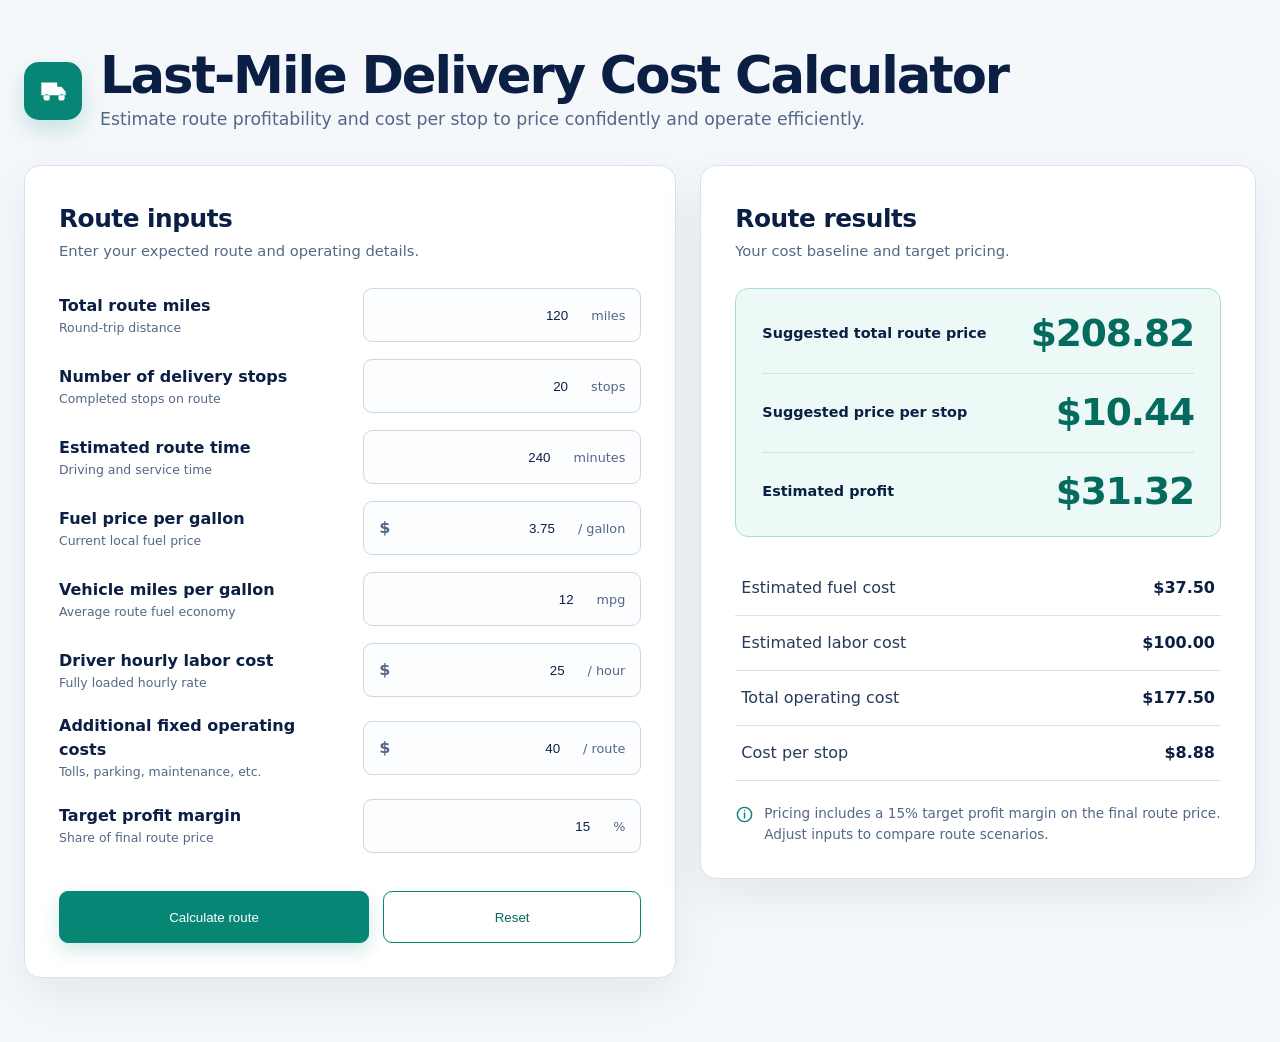
==== index.html @ ed37d127 "Initial commit" ====
<!DOCTYPE html>
<html lang="en">
<head>
  <meta charset="UTF-8">
  <meta name="viewport" content="width=device-width, initial-scale=1.0">
  <meta name="description" content="Estimate last-mile route costs, cost per stop, and target pricing.">
  <title>Last-Mile Delivery Cost Calculator</title>
  <link rel="stylesheet" href="styles.css">
</head>
<body>
  <main class="app-shell">
    <header class="page-header">
      <div class="brand-mark" aria-hidden="true">
        <svg viewBox="0 0 32 32" role="img"><path d="M5 8h15v12H5zM20 12h4l4 5v3h-8zM10 25a3 3 0 1 0 0-6 3 3 0 0 0 0 6Zm14 0a3 3 0 1 0 0-6 3 3 0 0 0 0 6Z"/></svg>
      </div>
      <div>
        <h1>Last-Mile Delivery Cost Calculator</h1>
        <p>Estimate route profitability and cost per stop to price confidently and operate efficiently.</p>
      </div>
    </header>

    <div class="calculator-grid">
      <section class="panel input-panel" aria-labelledby="inputs-heading">
        <div class="section-heading">
          <h2 id="inputs-heading">Route inputs</h2>
          <p>Enter your expected route and operating details.</p>
        </div>

        <form id="calculator-form" novalidate>
          <!-- Each field uses a unit label so users know exactly what to enter. -->
          <div class="field-grid">
            <label for="miles"><span>Total route miles</span><small>Round-trip distance</small></label>
            <div class="input-wrap"><input id="miles" name="miles" type="number" min="0.01" step="0.1" value="120" required><span>miles</span></div>

            <label for="stops"><span>Number of delivery stops</span><small>Completed stops on route</small></label>
            <div class="input-wrap"><input id="stops" name="stops" type="number" min="1" step="1" value="20" required><span>stops</span></div>

            <label for="minutes"><span>Estimated route time</span><small>Driving and service time</small></label>
            <div class="input-wrap"><input id="minutes" name="minutes" type="number" min="1" step="1" value="240" required><span>minutes</span></div>

            <label for="fuel-price"><span>Fuel price per gallon</span><small>Current local fuel price</small></label>
            <div class="input-wrap money"><b>$</b><input id="fuel-price" name="fuelPrice" type="number" min="0" step="0.01" value="3.75" required><span>/ gallon</span></div>

            <label for="mpg"><span>Vehicle miles per gallon</span><small>Average route fuel economy</small></label>
            <div class="input-wrap"><input id="mpg" name="mpg" type="number" min="0.01" step="0.1" value="12" required><span>mpg</span></div>

            <label for="labor-rate"><span>Driver hourly labor cost</span><small>Fully loaded hourly rate</small></label>
            <div class="input-wrap money"><b>$</b><input id="labor-rate" name="laborRate" type="number" min="0" step="0.01" value="25" required><span>/ hour</span></div>

            <label for="fixed-costs"><span>Additional fixed operating costs</span><small>Tolls, parking, maintenance, etc.</small></label>
            <div class="input-wrap money"><b>$</b><input id="fixed-costs" name="fixedCosts" type="number" min="0" step="0.01" value="40" required><span>/ route</span></div>

            <label for="margin"><span>Target profit margin</span><small>Share of final route price</small></label>
            <div class="input-wrap"><input id="margin" name="margin" type="number" min="0" max="99.99" step="0.1" value="15" required><span>%</span></div>
          </div>

          <p id="form-error" class="error-message" role="alert" aria-live="polite"></p>
          <div class="actions">
            <button class="primary-button" type="submit">Calculate route</button>
            <button class="secondary-button" type="reset">Reset</button>
          </div>
        </form>
      </section>

      <section class="panel results-panel" aria-labelledby="results-heading" aria-live="polite">
        <div class="section-heading">
          <h2 id="results-heading">Route results</h2>
          <p>Your cost baseline and target pricing.</p>
        </div>

        <div class="key-results">
          <div><span>Suggested total route price</span><strong id="route-price">$0.00</strong></div>
          <div><span>Suggested price per stop</span><strong id="price-per-stop">$0.00</strong></div>
          <div><span>Estimated profit</span><strong id="profit">$0.00</strong></div>
        </div>

        <dl class="cost-breakdown">
          <div><dt>Estimated fuel cost</dt><dd id="fuel-cost">$0.00</dd></div>
          <div><dt>Estimated labor cost</dt><dd id="labor-cost">$0.00</dd></div>
          <div><dt>Total operating cost</dt><dd id="total-cost">$0.00</dd></div>
          <div><dt>Cost per stop</dt><dd id="cost-per-stop">$0.00</dd></div>
        </dl>

        <div class="results-note">
          <svg viewBox="0 0 24 24" aria-hidden="true"><circle cx="12" cy="12" r="9"/><path d="M12 10v6M12 7h.01"/></svg>
          <p id="pricing-note">Pricing uses your target profit margin on the final route price.</p>
        </div>
      </section>
    </div>
  </main>
  <script src="script.js"></script>
</body>
</html>
---- styles.css ----
:root {
  --navy: #0b1f44;
  --slate: #536786;
  --teal: #078675;
  --teal-dark: #056b5e;
  --teal-soft: #edf9f6;
  --page: #f5f8fb;
  --surface: #ffffff;
  --border: #d8e2ee;
  --shadow: 0 18px 50px rgba(19, 43, 75, 0.08);
  --radius: 16px;
}

* { box-sizing: border-box; }

body {
  margin: 0;
  min-width: 320px;
  color: var(--navy);
  background: var(--page);
  font-family: Inter, ui-sans-serif, system-ui, -apple-system, BlinkMacSystemFont, "Segoe UI", sans-serif;
  line-height: 1.5;
}

.app-shell { width: min(1380px, calc(100% - 48px)); margin: 0 auto; padding: 48px 0 64px; }

.page-header { display: flex; align-items: center; gap: 18px; margin-bottom: 32px; }
.brand-mark { display: grid; place-items: center; flex: 0 0 58px; height: 58px; color: white; background: var(--teal); border-radius: 15px; box-shadow: 0 10px 25px rgba(7, 134, 117, 0.2); }
.brand-mark svg { width: 34px; fill: currentColor; }
h1, h2, p { margin-top: 0; }
h1 { margin-bottom: 4px; font-size: clamp(2rem, 4vw, 3.35rem); line-height: 1.08; letter-spacing: -0.04em; }
.page-header p { margin-bottom: 0; color: var(--slate); font-size: 1.08rem; }

.calculator-grid { display: grid; grid-template-columns: minmax(0, 1.08fr) minmax(410px, .92fr); gap: 24px; align-items: start; }
.panel { background: var(--surface); border: 1px solid var(--border); border-radius: var(--radius); box-shadow: var(--shadow); }
.input-panel { padding: 34px; }
.results-panel { position: sticky; top: 20px; padding: 34px; }
.section-heading { margin-bottom: 26px; }
.section-heading h2 { margin-bottom: 3px; font-size: 1.55rem; letter-spacing: -0.02em; }
.section-heading p { margin-bottom: 0; color: var(--slate); font-size: .92rem; }

.field-grid { display: grid; grid-template-columns: minmax(210px, 1fr) minmax(250px, 1fr); gap: 17px 26px; align-items: center; }
label span { display: block; font-weight: 700; }
label small { display: block; margin-top: 1px; color: var(--slate); font-size: .78rem; }
.input-wrap { display: flex; align-items: center; min-width: 0; height: 54px; overflow: hidden; border: 1px solid #cbd8e6; border-radius: 9px; background: #fbfdff; transition: border-color .2s, box-shadow .2s; }
.input-wrap:focus-within { border-color: var(--teal); box-shadow: 0 0 0 3px rgba(7, 134, 117, .12); }
.input-wrap input { width: 100%; min-width: 0; height: 100%; padding: 0 8px 0 16px; border: 0; outline: 0; color: var(--navy); background: transparent; font: 600 1.05rem/1 inherit; text-align: right; }
.input-wrap span { flex: none; padding-right: 15px; color: var(--slate); font-size: .8rem; }
.input-wrap b { padding-left: 15px; color: var(--slate); font-size: 1rem; font-weight: 600; }
.error-message { min-height: 21px; margin: 12px 0 0; color: #b42318; font-size: .86rem; font-weight: 600; }
.actions { display: grid; grid-template-columns: 1.2fr 1fr; gap: 14px; margin-top: 5px; }
button { min-height: 52px; border-radius: 9px; font: 700 .98rem/1 inherit; cursor: pointer; transition: transform .15s, background .2s, box-shadow .2s; }
button:active { transform: translateY(1px); }
button:focus-visible { outline: 3px solid rgba(7, 134, 117, .25); outline-offset: 2px; }
.primary-button { color: white; border: 1px solid var(--teal); background: var(--teal); box-shadow: 0 8px 18px rgba(7, 134, 117, .18); }
.primary-button:hover { background: var(--teal-dark); }
.secondary-button { color: var(--teal-dark); border: 1px solid var(--teal); background: white; }
.secondary-button:hover { background: var(--teal-soft); }

.key-results { padding: 6px 26px; border: 1px solid #a8ded2; border-radius: 13px; background: var(--teal-soft); }
.key-results div { display: flex; align-items: center; justify-content: space-between; gap: 20px; padding: 20px 0; border-bottom: 1px solid #c8e7e1; }
.key-results div:last-child { border-bottom: 0; }
.key-results span { font-size: .9rem; font-weight: 700; }
.key-results strong { color: var(--teal-dark); font-size: clamp(1.65rem, 3vw, 2.35rem); line-height: 1; letter-spacing: -.03em; white-space: nowrap; }
.cost-breakdown { margin: 24px 0 0; }
.cost-breakdown div { display: flex; justify-content: space-between; gap: 20px; padding: 15px 6px; border-bottom: 1px solid var(--border); }
.cost-breakdown dt { color: #263b59; }
.cost-breakdown dd { margin: 0; font-weight: 800; white-space: nowrap; }
.results-note { display: flex; align-items: flex-start; gap: 10px; margin-top: 22px; color: var(--slate); }
.results-note svg { flex: 0 0 19px; margin-top: 2px; fill: none; stroke: var(--teal); stroke-width: 1.8; stroke-linecap: round; }
.results-note p { margin: 0; font-size: .85rem; }

@media (max-width: 980px) {
  .calculator-grid { grid-template-columns: 1fr; }
  .results-panel { position: static; }
}

@media (max-width: 640px) {
  .app-shell { width: min(100% - 28px, 560px); padding: 28px 0 40px; }
  .page-header { align-items: flex-start; gap: 12px; margin-bottom: 22px; }
  .brand-mark { flex-basis: 44px; height: 44px; border-radius: 11px; }
  .brand-mark svg { width: 27px; }
  h1 { font-size: 1.9rem; }
  .page-header p { font-size: .92rem; }
  .input-panel, .results-panel { padding: 23px 20px; }
  .field-grid { grid-template-columns: 1fr; gap: 7px; }
  .input-wrap { margin-bottom: 9px; }
  label small { display: none; }
  .actions { grid-template-columns: 1fr; }
  .key-results { padding: 3px 17px; }
  .key-results div { align-items: flex-start; flex-direction: column; gap: 7px; padding: 17px 0; }
  .key-results strong { font-size: 2rem; }
}

@media (prefers-reduced-motion: reduce) {
  *, *::before, *::after { scroll-behavior: auto !important; transition: none !important; }
}
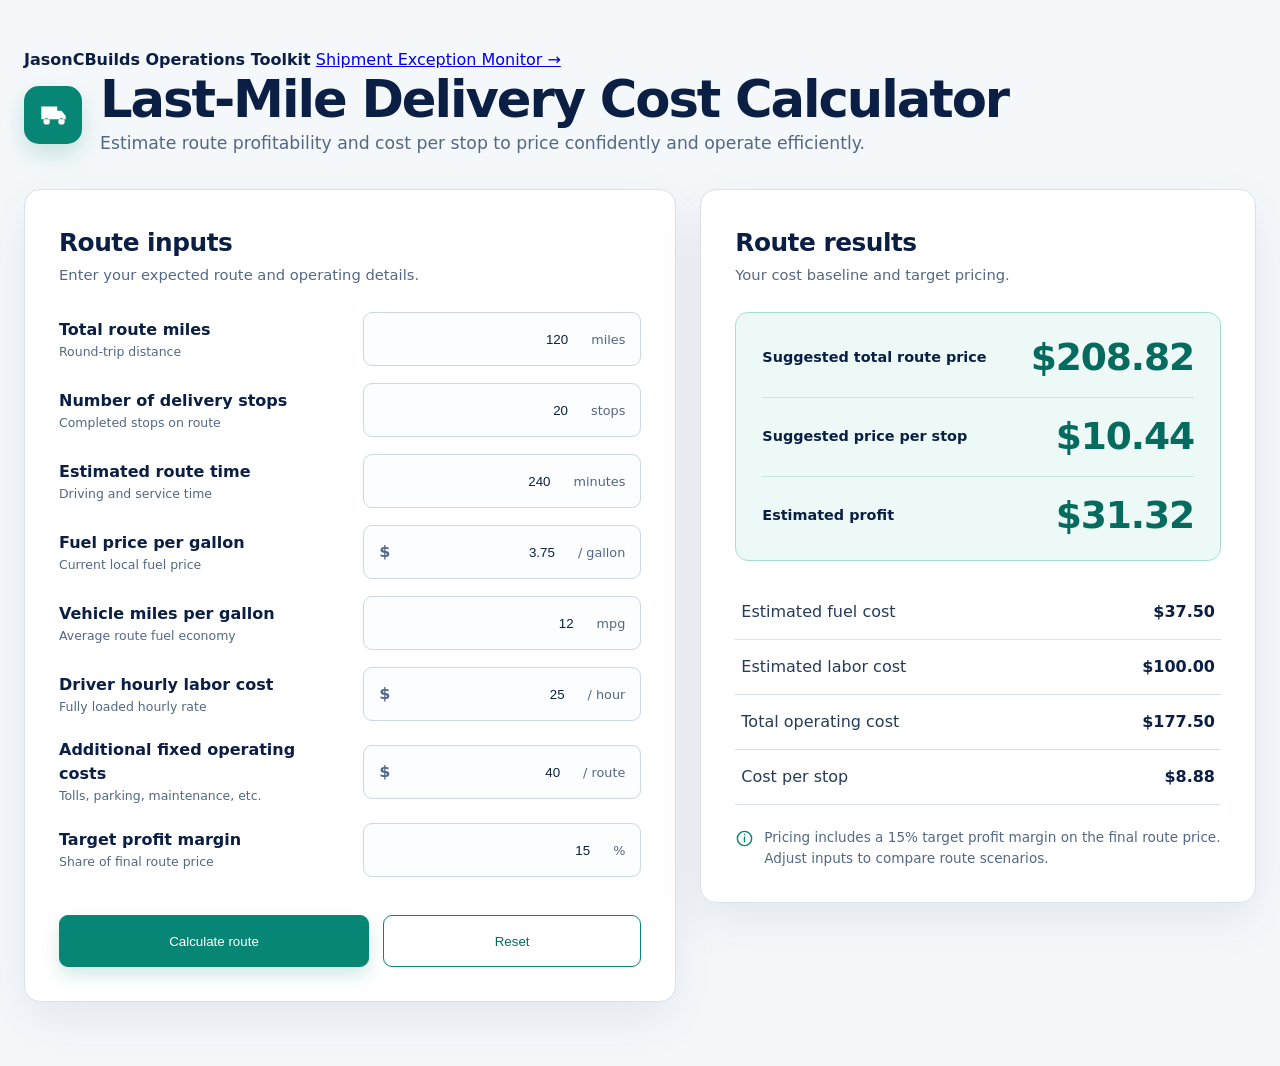
==== commit 72f1df38: "Add portfolio navigation to shipment monitor" ====
--- a/index.html
+++ b/index.html
@@ -9,6 +9,11 @@
 </head>
 <body>
   <main class="app-shell">
+    <nav class="project-nav" aria-label="Portfolio projects">
+      <strong>JasonCBuilds Operations Toolkit</strong>
+      <a href="shipment-exception-monitor/">Shipment Exception Monitor →</a>
+    </nav>
+
     <header class="page-header">
       <div class="brand-mark" aria-hidden="true">
         <svg viewBox="0 0 32 32" role="img"><path d="M5 8h15v12H5zM20 12h4l4 5v3h-8zM10 25a3 3 0 1 0 0-6 3 3 0 0 0 0 6Zm14 0a3 3 0 1 0 0-6 3 3 0 0 0 0 6Z"/></svg>
@@ -27,7 +32,6 @@
         </div>
 
         <form id="calculator-form" novalidate>
-          <!-- Each field uses a unit label so users know exactly what to enter. -->
           <div class="field-grid">
             <label for="miles"><span>Total route miles</span><small>Round-trip distance</small></label>
             <div class="input-wrap"><input id="miles" name="miles" type="number" min="0.01" step="0.1" value="120" required><span>miles</span></div>
@@ -90,4 +94,4 @@
   </main>
   <script src="script.js"></script>
 </body>
-</html>
+</html>
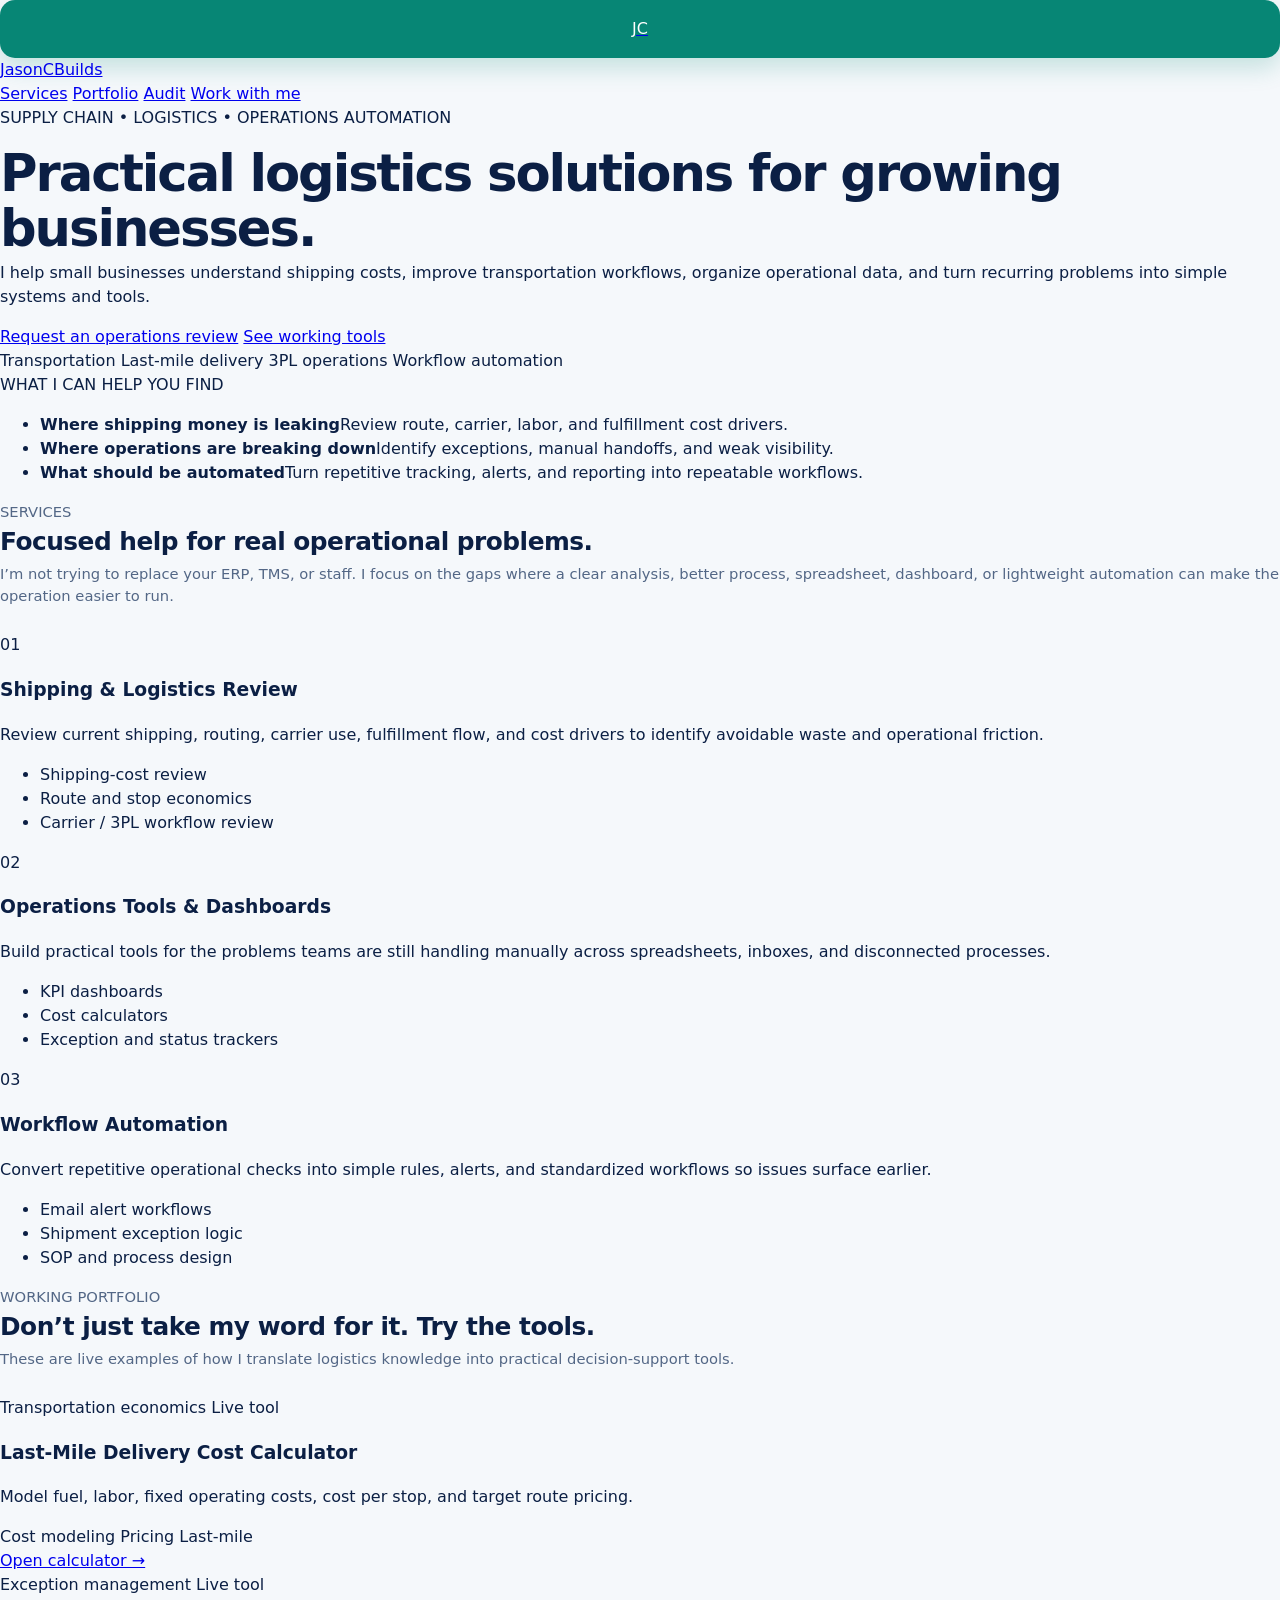
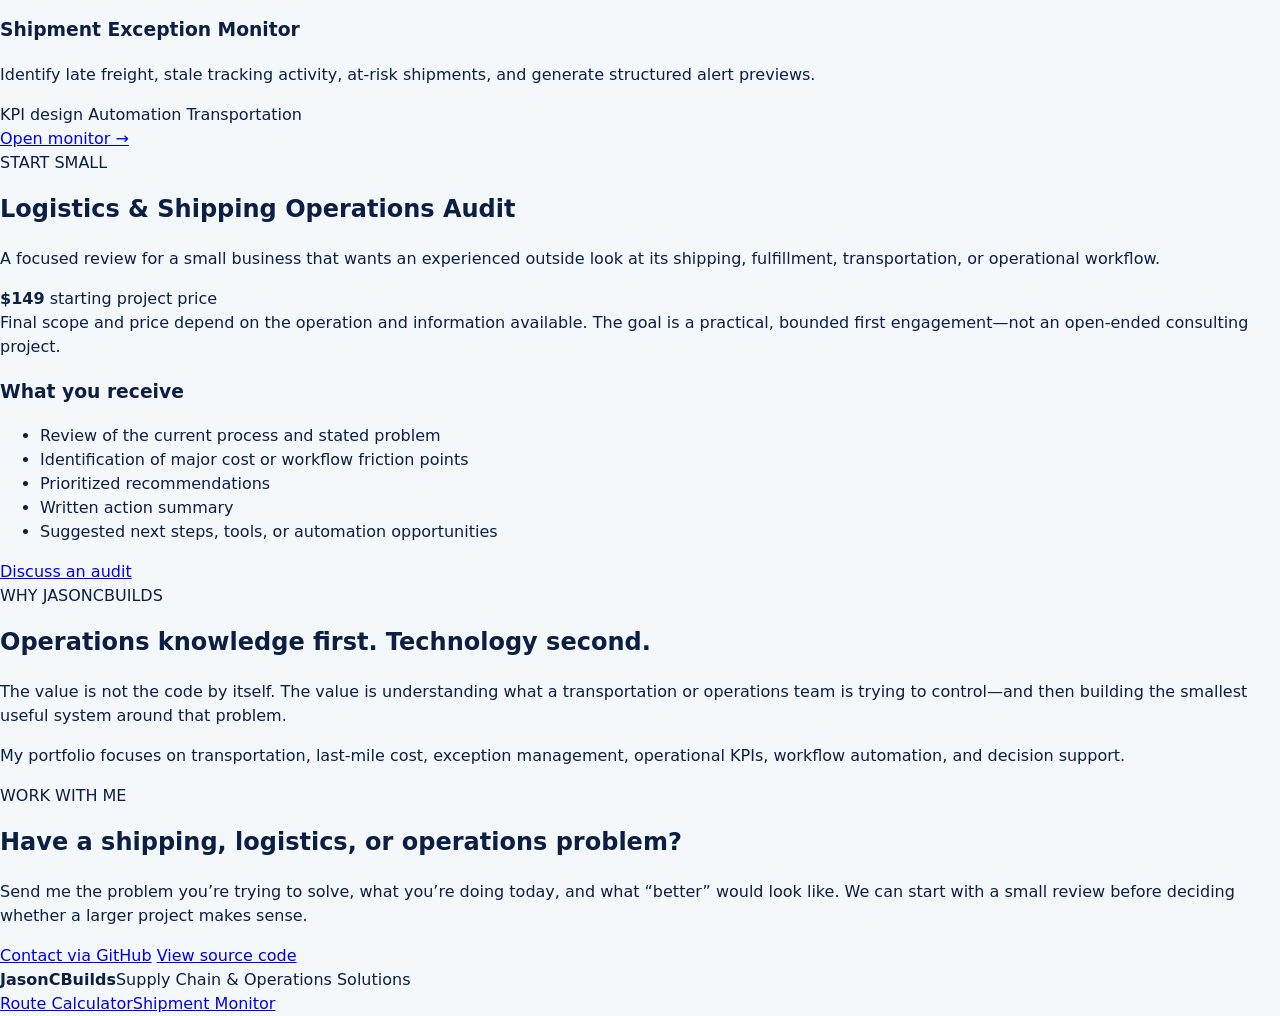
==== commit fcb200c5: "Turn homepage into operations consulting landing page" ====
--- a/index.html
+++ b/index.html
@@ -3,95 +3,199 @@
 <head>
   <meta charset="UTF-8">
   <meta name="viewport" content="width=device-width, initial-scale=1.0">
-  <meta name="description" content="Estimate last-mile route costs, cost per stop, and target pricing.">
-  <title>Last-Mile Delivery Cost Calculator</title>
+  <meta name="description" content="JasonCBuilds helps small businesses improve logistics, shipping, transportation, and operations through practical analysis, automation, and custom tools.">
+  <title>JasonCBuilds | Supply Chain & Operations Solutions</title>
   <link rel="stylesheet" href="styles.css">
 </head>
 <body>
-  <main class="app-shell">
-    <nav class="project-nav" aria-label="Portfolio projects">
-      <strong>JasonCBuilds Operations Toolkit</strong>
-      <a href="shipment-exception-monitor/">Shipment Exception Monitor →</a>
-    </nav>
-
-    <header class="page-header">
-      <div class="brand-mark" aria-hidden="true">
-        <svg viewBox="0 0 32 32" role="img"><path d="M5 8h15v12H5zM20 12h4l4 5v3h-8zM10 25a3 3 0 1 0 0-6 3 3 0 0 0 0 6Zm14 0a3 3 0 1 0 0-6 3 3 0 0 0 0 6Z"/></svg>
-      </div>
-      <div>
-        <h1>Last-Mile Delivery Cost Calculator</h1>
-        <p>Estimate route profitability and cost per stop to price confidently and operate efficiently.</p>
-      </div>
-    </header>
-
-    <div class="calculator-grid">
-      <section class="panel input-panel" aria-labelledby="inputs-heading">
-        <div class="section-heading">
-          <h2 id="inputs-heading">Route inputs</h2>
-          <p>Enter your expected route and operating details.</p>
-        </div>
-
-        <form id="calculator-form" novalidate>
-          <div class="field-grid">
-            <label for="miles"><span>Total route miles</span><small>Round-trip distance</small></label>
-            <div class="input-wrap"><input id="miles" name="miles" type="number" min="0.01" step="0.1" value="120" required><span>miles</span></div>
-
-            <label for="stops"><span>Number of delivery stops</span><small>Completed stops on route</small></label>
-            <div class="input-wrap"><input id="stops" name="stops" type="number" min="1" step="1" value="20" required><span>stops</span></div>
-
-            <label for="minutes"><span>Estimated route time</span><small>Driving and service time</small></label>
-            <div class="input-wrap"><input id="minutes" name="minutes" type="number" min="1" step="1" value="240" required><span>minutes</span></div>
-
-            <label for="fuel-price"><span>Fuel price per gallon</span><small>Current local fuel price</small></label>
-            <div class="input-wrap money"><b>$</b><input id="fuel-price" name="fuelPrice" type="number" min="0" step="0.01" value="3.75" required><span>/ gallon</span></div>
-
-            <label for="mpg"><span>Vehicle miles per gallon</span><small>Average route fuel economy</small></label>
-            <div class="input-wrap"><input id="mpg" name="mpg" type="number" min="0.01" step="0.1" value="12" required><span>mpg</span></div>
-
-            <label for="labor-rate"><span>Driver hourly labor cost</span><small>Fully loaded hourly rate</small></label>
-            <div class="input-wrap money"><b>$</b><input id="labor-rate" name="laborRate" type="number" min="0" step="0.01" value="25" required><span>/ hour</span></div>
-
-            <label for="fixed-costs"><span>Additional fixed operating costs</span><small>Tolls, parking, maintenance, etc.</small></label>
-            <div class="input-wrap money"><b>$</b><input id="fixed-costs" name="fixedCosts" type="number" min="0" step="0.01" value="40" required><span>/ route</span></div>
-
-            <label for="margin"><span>Target profit margin</span><small>Share of final route price</small></label>
-            <div class="input-wrap"><input id="margin" name="margin" type="number" min="0" max="99.99" step="0.1" value="15" required><span>%</span></div>
+  <header class="site-header">
+    <div class="shell nav-wrap">
+      <a class="brand" href="./" aria-label="JasonCBuilds home">
+        <span class="brand-mark">JC</span>
+        <span>JasonCBuilds</span>
+      </a>
+      <nav aria-label="Main navigation">
+        <a href="#services">Services</a>
+        <a href="#portfolio">Portfolio</a>
+        <a href="#audit">Audit</a>
+        <a class="nav-cta" href="#contact">Work with me</a>
+      </nav>
+    </div>
+  </header>
+
+  <main>
+    <section class="hero shell">
+      <div class="hero-copy">
+        <p class="eyebrow">SUPPLY CHAIN • LOGISTICS • OPERATIONS AUTOMATION</p>
+        <h1>Practical logistics solutions for growing businesses.</h1>
+        <p class="lede">I help small businesses understand shipping costs, improve transportation workflows, organize operational data, and turn recurring problems into simple systems and tools.</p>
+        <div class="hero-actions">
+          <a class="button primary" href="#audit">Request an operations review</a>
+          <a class="button secondary" href="#portfolio">See working tools</a>
+        </div>
+        <div class="proof-strip" aria-label="Areas of expertise">
+          <span>Transportation</span>
+          <span>Last-mile delivery</span>
+          <span>3PL operations</span>
+          <span>Workflow automation</span>
+        </div>
+      </div>
+
+      <aside class="hero-card">
+        <p class="card-kicker">WHAT I CAN HELP YOU FIND</p>
+        <ul>
+          <li><strong>Where shipping money is leaking</strong><span>Review route, carrier, labor, and fulfillment cost drivers.</span></li>
+          <li><strong>Where operations are breaking down</strong><span>Identify exceptions, manual handoffs, and weak visibility.</span></li>
+          <li><strong>What should be automated</strong><span>Turn repetitive tracking, alerts, and reporting into repeatable workflows.</span></li>
+        </ul>
+      </aside>
+    </section>
+
+    <section class="section shell" id="services">
+      <div class="section-heading">
+        <p class="eyebrow">SERVICES</p>
+        <h2>Focused help for real operational problems.</h2>
+        <p>I’m not trying to replace your ERP, TMS, or staff. I focus on the gaps where a clear analysis, better process, spreadsheet, dashboard, or lightweight automation can make the operation easier to run.</p>
+      </div>
+
+      <div class="service-grid">
+        <article class="service-card">
+          <span class="service-number">01</span>
+          <h3>Shipping & Logistics Review</h3>
+          <p>Review current shipping, routing, carrier use, fulfillment flow, and cost drivers to identify avoidable waste and operational friction.</p>
+          <ul>
+            <li>Shipping-cost review</li>
+            <li>Route and stop economics</li>
+            <li>Carrier / 3PL workflow review</li>
+          </ul>
+        </article>
+
+        <article class="service-card">
+          <span class="service-number">02</span>
+          <h3>Operations Tools & Dashboards</h3>
+          <p>Build practical tools for the problems teams are still handling manually across spreadsheets, inboxes, and disconnected processes.</p>
+          <ul>
+            <li>KPI dashboards</li>
+            <li>Cost calculators</li>
+            <li>Exception and status trackers</li>
+          </ul>
+        </article>
+
+        <article class="service-card">
+          <span class="service-number">03</span>
+          <h3>Workflow Automation</h3>
+          <p>Convert repetitive operational checks into simple rules, alerts, and standardized workflows so issues surface earlier.</p>
+          <ul>
+            <li>Email alert workflows</li>
+            <li>Shipment exception logic</li>
+            <li>SOP and process design</li>
+          </ul>
+        </article>
+      </div>
+    </section>
+
+    <section class="section dark-section" id="portfolio">
+      <div class="shell">
+        <div class="section-heading light">
+          <p class="eyebrow">WORKING PORTFOLIO</p>
+          <h2>Don’t just take my word for it. Try the tools.</h2>
+          <p>These are live examples of how I translate logistics knowledge into practical decision-support tools.</p>
+        </div>
+
+        <div class="project-grid">
+          <article class="project-card">
+            <div class="project-meta">
+              <span>Transportation economics</span>
+              <span>Live tool</span>
+            </div>
+            <h3>Last-Mile Delivery Cost Calculator</h3>
+            <p>Model fuel, labor, fixed operating costs, cost per stop, and target route pricing.</p>
+            <div class="project-skills">
+              <span>Cost modeling</span>
+              <span>Pricing</span>
+              <span>Last-mile</span>
+            </div>
+            <a class="project-link" href="route-cost-calculator/">Open calculator →</a>
+          </article>
+
+          <article class="project-card">
+            <div class="project-meta">
+              <span>Exception management</span>
+              <span>Live tool</span>
+            </div>
+            <h3>Shipment Exception Monitor</h3>
+            <p>Identify late freight, stale tracking activity, at-risk shipments, and generate structured alert previews.</p>
+            <div class="project-skills">
+              <span>KPI design</span>
+              <span>Automation</span>
+              <span>Transportation</span>
+            </div>
+            <a class="project-link" href="shipment-exception-monitor/">Open monitor →</a>
+          </article>
+        </div>
+      </div>
+    </section>
+
+    <section class="section shell" id="audit">
+      <div class="audit-layout">
+        <div>
+          <p class="eyebrow">START SMALL</p>
+          <h2>Logistics & Shipping Operations Audit</h2>
+          <p class="audit-lede">A focused review for a small business that wants an experienced outside look at its shipping, fulfillment, transportation, or operational workflow.</p>
+          <div class="price-line">
+            <strong>$149</strong>
+            <span>starting project price</span>
           </div>
-
-          <p id="form-error" class="error-message" role="alert" aria-live="polite"></p>
-          <div class="actions">
-            <button class="primary-button" type="submit">Calculate route</button>
-            <button class="secondary-button" type="reset">Reset</button>
-          </div>
-        </form>
-      </section>
-
-      <section class="panel results-panel" aria-labelledby="results-heading" aria-live="polite">
-        <div class="section-heading">
-          <h2 id="results-heading">Route results</h2>
-          <p>Your cost baseline and target pricing.</p>
-        </div>
-
-        <div class="key-results">
-          <div><span>Suggested total route price</span><strong id="route-price">$0.00</strong></div>
-          <div><span>Suggested price per stop</span><strong id="price-per-stop">$0.00</strong></div>
-          <div><span>Estimated profit</span><strong id="profit">$0.00</strong></div>
-        </div>
-
-        <dl class="cost-breakdown">
-          <div><dt>Estimated fuel cost</dt><dd id="fuel-cost">$0.00</dd></div>
-          <div><dt>Estimated labor cost</dt><dd id="labor-cost">$0.00</dd></div>
-          <div><dt>Total operating cost</dt><dd id="total-cost">$0.00</dd></div>
-          <div><dt>Cost per stop</dt><dd id="cost-per-stop">$0.00</dd></div>
-        </dl>
-
-        <div class="results-note">
-          <svg viewBox="0 0 24 24" aria-hidden="true"><circle cx="12" cy="12" r="9"/><path d="M12 10v6M12 7h.01"/></svg>
-          <p id="pricing-note">Pricing uses your target profit margin on the final route price.</p>
-        </div>
-      </section>
+          <p class="fine-print">Final scope and price depend on the operation and information available. The goal is a practical, bounded first engagement—not an open-ended consulting project.</p>
+        </div>
+
+        <div class="audit-card">
+          <h3>What you receive</h3>
+          <ul class="check-list">
+            <li>Review of the current process and stated problem</li>
+            <li>Identification of major cost or workflow friction points</li>
+            <li>Prioritized recommendations</li>
+            <li>Written action summary</li>
+            <li>Suggested next steps, tools, or automation opportunities</li>
+          </ul>
+          <a class="button primary full" href="#contact">Discuss an audit</a>
+        </div>
+      </div>
+    </section>
+
+    <section class="section credibility-section">
+      <div class="shell credibility-layout">
+        <div>
+          <p class="eyebrow">WHY JASONCBUILDS</p>
+          <h2>Operations knowledge first. Technology second.</h2>
+        </div>
+        <div class="credibility-copy">
+          <p>The value is not the code by itself. The value is understanding what a transportation or operations team is trying to control—and then building the smallest useful system around that problem.</p>
+          <p>My portfolio focuses on transportation, last-mile cost, exception management, operational KPIs, workflow automation, and decision support.</p>
+        </div>
+      </div>
+    </section>
+
+    <section class="section contact-section" id="contact">
+      <div class="shell contact-card">
+        <div>
+          <p class="eyebrow">WORK WITH ME</p>
+          <h2>Have a shipping, logistics, or operations problem?</h2>
+          <p>Send me the problem you’re trying to solve, what you’re doing today, and what “better” would look like. We can start with a small review before deciding whether a larger project makes sense.</p>
+        </div>
+        <div class="contact-actions">
+          <a class="button primary" href="https://github.com/JasonCBuilds">Contact via GitHub</a>
+          <a class="button secondary" href="https://github.com/JasonCBuilds/Portfolio-Website">View source code</a>
+        </div>
+      </div>
+    </section>
+  </main>
+
+  <footer class="footer">
+    <div class="shell footer-wrap">
+      <div><strong>JasonCBuilds</strong><span>Supply Chain & Operations Solutions</span></div>
+      <div><a href="route-cost-calculator/">Route Calculator</a><a href="shipment-exception-monitor/">Shipment Monitor</a></div>
     </div>
-  </main>
-  <script src="script.js"></script>
+  </footer>
 </body>
 </html>
--- a/styles.css
+++ b/styles.css
@@ -10,9 +10,7 @@
   --shadow: 0 18px 50px rgba(19, 43, 75, 0.08);
   --radius: 16px;
 }
-
 * { box-sizing: border-box; }
-
 body {
   margin: 0;
   min-width: 320px;
@@ -21,16 +19,17 @@
   font-family: Inter, ui-sans-serif, system-ui, -apple-system, BlinkMacSystemFont, "Segoe UI", sans-serif;
   line-height: 1.5;
 }
-
-.app-shell { width: min(1380px, calc(100% - 48px)); margin: 0 auto; padding: 48px 0 64px; }
-
+.app-shell { width: min(1380px, calc(100% - 48px)); margin: 0 auto; padding: 28px 0 64px; }
+.project-nav { display:flex; align-items:center; justify-content:space-between; gap:18px; margin-bottom:30px; padding-bottom:16px; border-bottom:1px solid var(--border); }
+.project-nav strong { font-size:.86rem; letter-spacing:.01em; }
+.project-nav a { color:var(--teal-dark); font-size:.86rem; font-weight:800; text-decoration:none; }
+.project-nav a:hover { text-decoration:underline; text-underline-offset:3px; }
 .page-header { display: flex; align-items: center; gap: 18px; margin-bottom: 32px; }
 .brand-mark { display: grid; place-items: center; flex: 0 0 58px; height: 58px; color: white; background: var(--teal); border-radius: 15px; box-shadow: 0 10px 25px rgba(7, 134, 117, 0.2); }
 .brand-mark svg { width: 34px; fill: currentColor; }
 h1, h2, p { margin-top: 0; }
 h1 { margin-bottom: 4px; font-size: clamp(2rem, 4vw, 3.35rem); line-height: 1.08; letter-spacing: -0.04em; }
 .page-header p { margin-bottom: 0; color: var(--slate); font-size: 1.08rem; }
-
 .calculator-grid { display: grid; grid-template-columns: minmax(0, 1.08fr) minmax(410px, .92fr); gap: 24px; align-items: start; }
 .panel { background: var(--surface); border: 1px solid var(--border); border-radius: var(--radius); box-shadow: var(--shadow); }
 .input-panel { padding: 34px; }
@@ -38,7 +37,6 @@
 .section-heading { margin-bottom: 26px; }
 .section-heading h2 { margin-bottom: 3px; font-size: 1.55rem; letter-spacing: -0.02em; }
 .section-heading p { margin-bottom: 0; color: var(--slate); font-size: .92rem; }
-
 .field-grid { display: grid; grid-template-columns: minmax(210px, 1fr) minmax(250px, 1fr); gap: 17px 26px; align-items: center; }
 label span { display: block; font-weight: 700; }
 label small { display: block; margin-top: 1px; color: var(--slate); font-size: .78rem; }
@@ -56,7 +54,6 @@
 .primary-button:hover { background: var(--teal-dark); }
 .secondary-button { color: var(--teal-dark); border: 1px solid var(--teal); background: white; }
 .secondary-button:hover { background: var(--teal-soft); }
-
 .key-results { padding: 6px 26px; border: 1px solid #a8ded2; border-radius: 13px; background: var(--teal-soft); }
 .key-results div { display: flex; align-items: center; justify-content: space-between; gap: 20px; padding: 20px 0; border-bottom: 1px solid #c8e7e1; }
 .key-results div:last-child { border-bottom: 0; }
@@ -69,14 +66,13 @@
 .results-note { display: flex; align-items: flex-start; gap: 10px; margin-top: 22px; color: var(--slate); }
 .results-note svg { flex: 0 0 19px; margin-top: 2px; fill: none; stroke: var(--teal); stroke-width: 1.8; stroke-linecap: round; }
 .results-note p { margin: 0; font-size: .85rem; }
-
 @media (max-width: 980px) {
   .calculator-grid { grid-template-columns: 1fr; }
   .results-panel { position: static; }
 }
-
 @media (max-width: 640px) {
-  .app-shell { width: min(100% - 28px, 560px); padding: 28px 0 40px; }
+  .app-shell { width: min(100% - 28px, 560px); padding: 22px 0 40px; }
+  .project-nav { align-items:flex-start; flex-direction:column; gap:7px; margin-bottom:22px; }
   .page-header { align-items: flex-start; gap: 12px; margin-bottom: 22px; }
   .brand-mark { flex-basis: 44px; height: 44px; border-radius: 11px; }
   .brand-mark svg { width: 27px; }
@@ -91,7 +87,6 @@
   .key-results div { align-items: flex-start; flex-direction: column; gap: 7px; padding: 17px 0; }
   .key-results strong { font-size: 2rem; }
 }
-
 @media (prefers-reduced-motion: reduce) {
   *, *::before, *::after { scroll-behavior: auto !important; transition: none !important; }
-}
+}
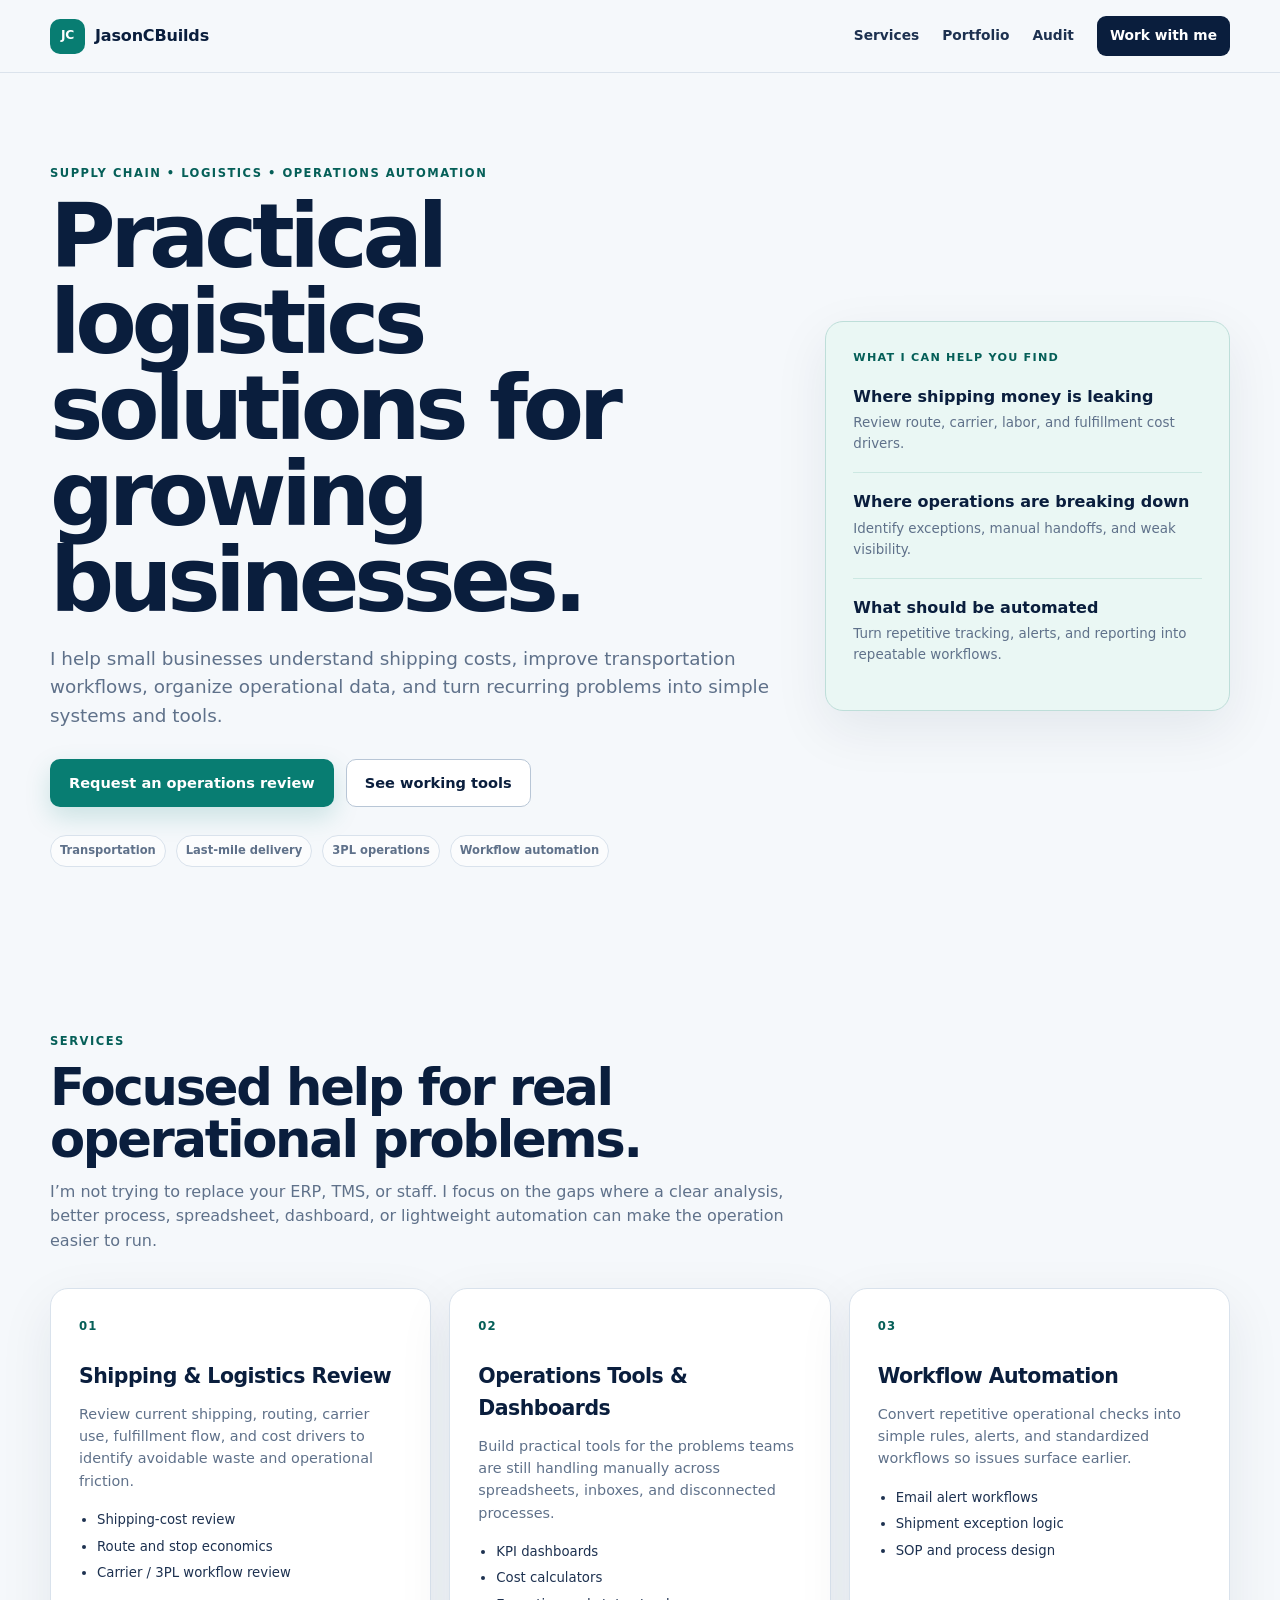
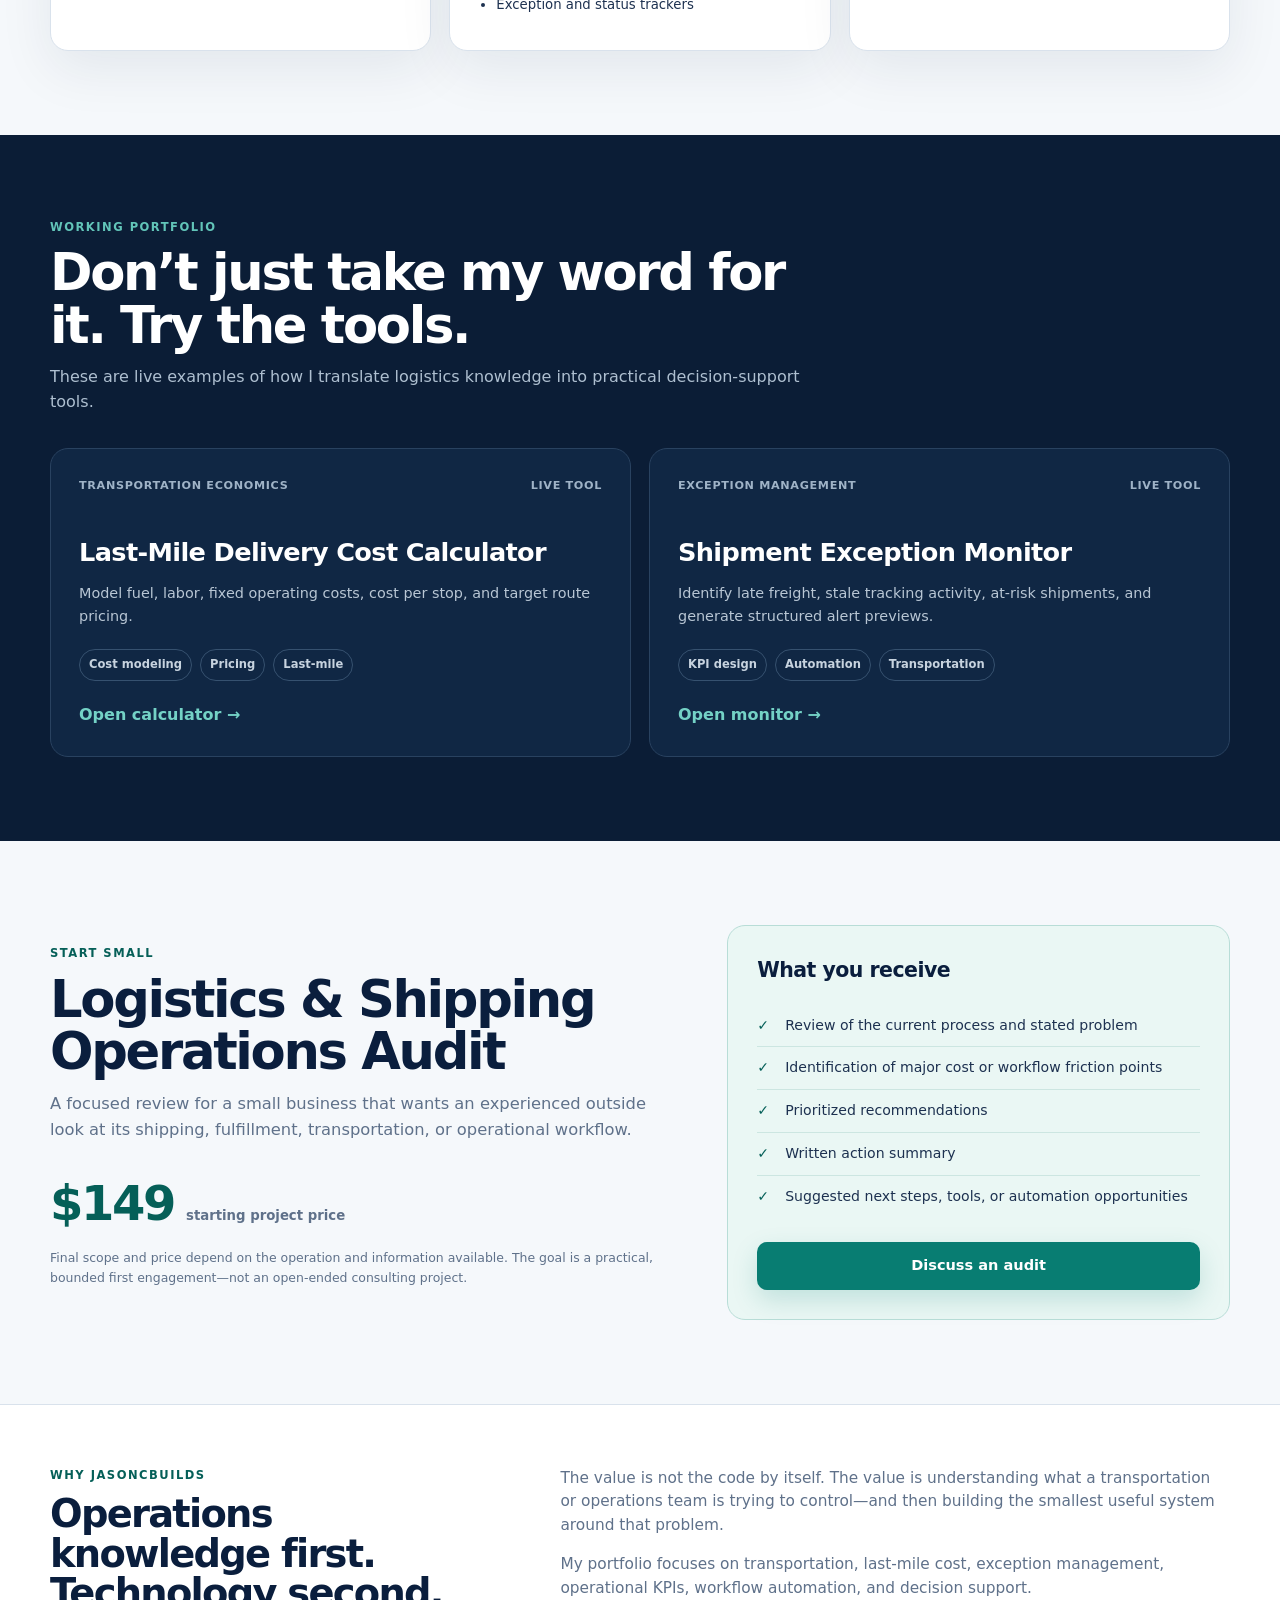
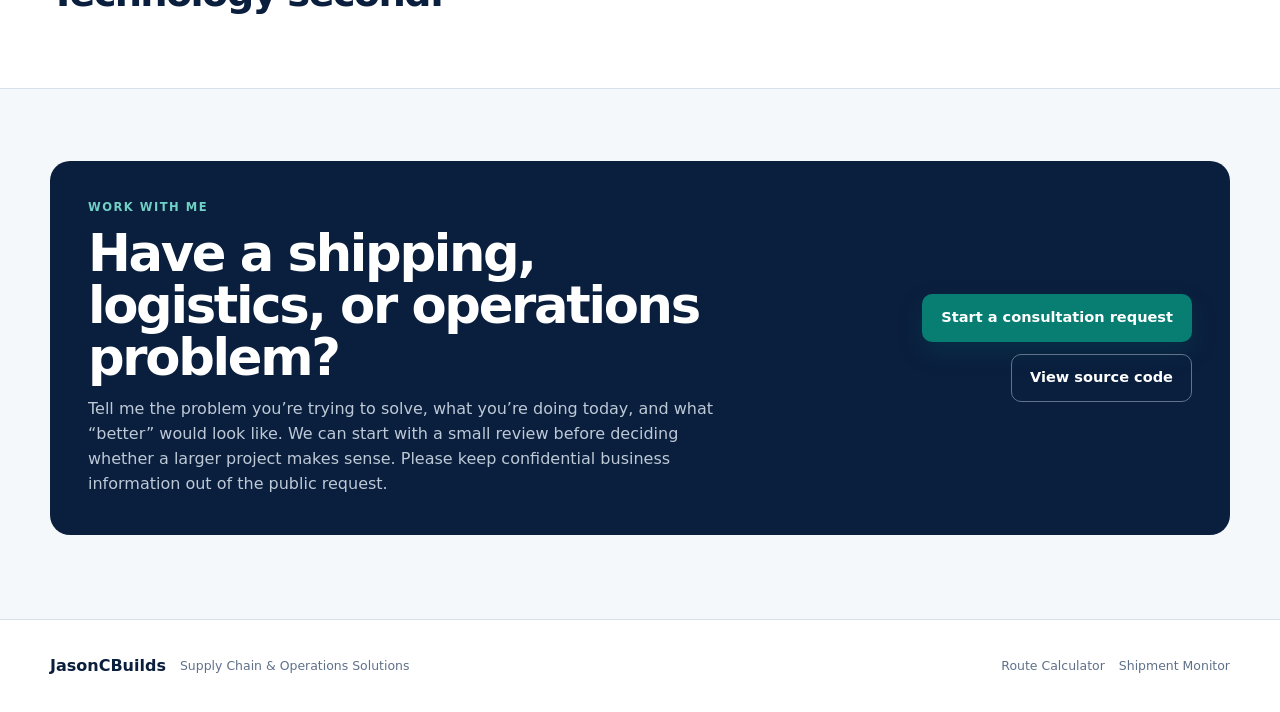
==== commit 6c382887: "Add direct consultation request CTA" ====
--- a/index.html
+++ b/index.html
@@ -181,10 +181,10 @@
         <div>
           <p class="eyebrow">WORK WITH ME</p>
           <h2>Have a shipping, logistics, or operations problem?</h2>
-          <p>Send me the problem you’re trying to solve, what you’re doing today, and what “better” would look like. We can start with a small review before deciding whether a larger project makes sense.</p>
+          <p>Tell me the problem you’re trying to solve, what you’re doing today, and what “better” would look like. We can start with a small review before deciding whether a larger project makes sense. Please keep confidential business information out of the public request.</p>
         </div>
         <div class="contact-actions">
-          <a class="button primary" href="https://github.com/JasonCBuilds">Contact via GitHub</a>
+          <a class="button primary" href="https://github.com/JasonCBuilds/Portfolio-Website/issues/new?template=consultation.yml">Start a consultation request</a>
           <a class="button secondary" href="https://github.com/JasonCBuilds/Portfolio-Website">View source code</a>
         </div>
       </div>
--- a/styles.css
+++ b/styles.css
@@ -1,92 +1,127 @@
 :root {
-  --navy: #0b1f44;
-  --slate: #536786;
-  --teal: #078675;
-  --teal-dark: #056b5e;
-  --teal-soft: #edf9f6;
+  --navy: #0a1e3d;
+  --ink: #1d3150;
+  --slate: #5f718a;
+  --teal: #087d72;
+  --teal-dark: #055f58;
+  --teal-soft: #eaf7f4;
   --page: #f5f8fb;
   --surface: #ffffff;
-  --border: #d8e2ee;
-  --shadow: 0 18px 50px rgba(19, 43, 75, 0.08);
-  --radius: 16px;
+  --border: #d9e2ec;
+  --dark: #0b1d36;
+  --dark-card: #102744;
+  --shadow: 0 18px 54px rgba(17, 41, 70, .08);
+  --radius: 18px;
 }
 * { box-sizing: border-box; }
+html { scroll-behavior: smooth; }
 body {
   margin: 0;
   min-width: 320px;
   color: var(--navy);
   background: var(--page);
   font-family: Inter, ui-sans-serif, system-ui, -apple-system, BlinkMacSystemFont, "Segoe UI", sans-serif;
-  line-height: 1.5;
+  line-height: 1.55;
 }
-.app-shell { width: min(1380px, calc(100% - 48px)); margin: 0 auto; padding: 28px 0 64px; }
-.project-nav { display:flex; align-items:center; justify-content:space-between; gap:18px; margin-bottom:30px; padding-bottom:16px; border-bottom:1px solid var(--border); }
-.project-nav strong { font-size:.86rem; letter-spacing:.01em; }
-.project-nav a { color:var(--teal-dark); font-size:.86rem; font-weight:800; text-decoration:none; }
-.project-nav a:hover { text-decoration:underline; text-underline-offset:3px; }
-.page-header { display: flex; align-items: center; gap: 18px; margin-bottom: 32px; }
-.brand-mark { display: grid; place-items: center; flex: 0 0 58px; height: 58px; color: white; background: var(--teal); border-radius: 15px; box-shadow: 0 10px 25px rgba(7, 134, 117, 0.2); }
-.brand-mark svg { width: 34px; fill: currentColor; }
-h1, h2, p { margin-top: 0; }
-h1 { margin-bottom: 4px; font-size: clamp(2rem, 4vw, 3.35rem); line-height: 1.08; letter-spacing: -0.04em; }
-.page-header p { margin-bottom: 0; color: var(--slate); font-size: 1.08rem; }
-.calculator-grid { display: grid; grid-template-columns: minmax(0, 1.08fr) minmax(410px, .92fr); gap: 24px; align-items: start; }
-.panel { background: var(--surface); border: 1px solid var(--border); border-radius: var(--radius); box-shadow: var(--shadow); }
-.input-panel { padding: 34px; }
-.results-panel { position: sticky; top: 20px; padding: 34px; }
-.section-heading { margin-bottom: 26px; }
-.section-heading h2 { margin-bottom: 3px; font-size: 1.55rem; letter-spacing: -0.02em; }
-.section-heading p { margin-bottom: 0; color: var(--slate); font-size: .92rem; }
-.field-grid { display: grid; grid-template-columns: minmax(210px, 1fr) minmax(250px, 1fr); gap: 17px 26px; align-items: center; }
-label span { display: block; font-weight: 700; }
-label small { display: block; margin-top: 1px; color: var(--slate); font-size: .78rem; }
-.input-wrap { display: flex; align-items: center; min-width: 0; height: 54px; overflow: hidden; border: 1px solid #cbd8e6; border-radius: 9px; background: #fbfdff; transition: border-color .2s, box-shadow .2s; }
-.input-wrap:focus-within { border-color: var(--teal); box-shadow: 0 0 0 3px rgba(7, 134, 117, .12); }
-.input-wrap input { width: 100%; min-width: 0; height: 100%; padding: 0 8px 0 16px; border: 0; outline: 0; color: var(--navy); background: transparent; font: 600 1.05rem/1 inherit; text-align: right; }
-.input-wrap span { flex: none; padding-right: 15px; color: var(--slate); font-size: .8rem; }
-.input-wrap b { padding-left: 15px; color: var(--slate); font-size: 1rem; font-weight: 600; }
-.error-message { min-height: 21px; margin: 12px 0 0; color: #b42318; font-size: .86rem; font-weight: 600; }
-.actions { display: grid; grid-template-columns: 1.2fr 1fr; gap: 14px; margin-top: 5px; }
-button { min-height: 52px; border-radius: 9px; font: 700 .98rem/1 inherit; cursor: pointer; transition: transform .15s, background .2s, box-shadow .2s; }
-button:active { transform: translateY(1px); }
-button:focus-visible { outline: 3px solid rgba(7, 134, 117, .25); outline-offset: 2px; }
-.primary-button { color: white; border: 1px solid var(--teal); background: var(--teal); box-shadow: 0 8px 18px rgba(7, 134, 117, .18); }
-.primary-button:hover { background: var(--teal-dark); }
-.secondary-button { color: var(--teal-dark); border: 1px solid var(--teal); background: white; }
-.secondary-button:hover { background: var(--teal-soft); }
-.key-results { padding: 6px 26px; border: 1px solid #a8ded2; border-radius: 13px; background: var(--teal-soft); }
-.key-results div { display: flex; align-items: center; justify-content: space-between; gap: 20px; padding: 20px 0; border-bottom: 1px solid #c8e7e1; }
-.key-results div:last-child { border-bottom: 0; }
-.key-results span { font-size: .9rem; font-weight: 700; }
-.key-results strong { color: var(--teal-dark); font-size: clamp(1.65rem, 3vw, 2.35rem); line-height: 1; letter-spacing: -.03em; white-space: nowrap; }
-.cost-breakdown { margin: 24px 0 0; }
-.cost-breakdown div { display: flex; justify-content: space-between; gap: 20px; padding: 15px 6px; border-bottom: 1px solid var(--border); }
-.cost-breakdown dt { color: #263b59; }
-.cost-breakdown dd { margin: 0; font-weight: 800; white-space: nowrap; }
-.results-note { display: flex; align-items: flex-start; gap: 10px; margin-top: 22px; color: var(--slate); }
-.results-note svg { flex: 0 0 19px; margin-top: 2px; fill: none; stroke: var(--teal); stroke-width: 1.8; stroke-linecap: round; }
-.results-note p { margin: 0; font-size: .85rem; }
-@media (max-width: 980px) {
-  .calculator-grid { grid-template-columns: 1fr; }
-  .results-panel { position: static; }
+a { color: inherit; }
+.shell { width: min(1180px, calc(100% - 40px)); margin: 0 auto; }
+.site-header { position: sticky; top: 0; z-index: 20; border-bottom: 1px solid rgba(217,226,236,.92); background: rgba(245,248,251,.94); backdrop-filter: blur(12px); }
+.nav-wrap { display: flex; align-items: center; justify-content: space-between; gap: 24px; min-height: 72px; }
+.brand { display: inline-flex; align-items: center; gap: 10px; text-decoration: none; font-weight: 900; letter-spacing: -.01em; }
+.brand-mark { display: grid; place-items: center; width: 35px; height: 35px; border-radius: 10px; background: var(--teal); color: white; font-size: .77rem; letter-spacing: -.02em; }
+nav { display: flex; align-items: center; gap: 23px; }
+nav a { color: var(--ink); text-decoration: none; font-size: .86rem; font-weight: 750; }
+nav a:hover { color: var(--teal-dark); }
+.nav-cta { padding: 9px 13px; border-radius: 9px; background: var(--navy); color: white !important; }
+.hero { display: grid; grid-template-columns: minmax(0,1.28fr) minmax(330px,.72fr); gap: 56px; align-items: center; padding-top: 92px; padding-bottom: 82px; }
+.eyebrow { margin: 0 0 10px; color: var(--teal-dark); font-size: .72rem; font-weight: 900; letter-spacing: .13em; }
+h1,h2,h3,p { margin-top: 0; }
+h1 { max-width: 780px; margin-bottom: 22px; font-size: clamp(3rem, 7vw, 6rem); line-height: .96; letter-spacing: -.06em; }
+h2 { margin-bottom: 14px; font-size: clamp(2rem, 4vw, 3.5rem); line-height: 1.02; letter-spacing: -.045em; }
+h3 { margin-bottom: 10px; font-size: 1.28rem; letter-spacing: -.025em; }
+.lede { max-width: 760px; margin-bottom: 29px; color: var(--slate); font-size: 1.15rem; }
+.hero-actions, .contact-actions { display: flex; flex-wrap: wrap; gap: 12px; }
+.button { display: inline-flex; align-items: center; justify-content: center; min-height: 48px; padding: 0 18px; border: 1px solid transparent; border-radius: 10px; text-decoration: none; font-weight: 850; font-size: .91rem; }
+.button.primary { background: var(--teal); color: white; box-shadow: 0 10px 26px rgba(8,125,114,.18); }
+.button.primary:hover { background: var(--teal-dark); }
+.button.secondary { border-color: #b8c6d6; background: white; color: var(--navy); }
+.button.secondary:hover { background: #f9fbfd; }
+.button.full { width: 100%; }
+.proof-strip { display: flex; flex-wrap: wrap; gap: 10px; margin-top: 28px; }
+.proof-strip span, .project-skills span { padding: 6px 9px; border: 1px solid var(--border); border-radius: 999px; color: var(--slate); background: rgba(255,255,255,.66); font-size: .72rem; font-weight: 750; }
+.hero-card { padding: 27px; border: 1px solid #beded9; border-radius: var(--radius); background: var(--teal-soft); box-shadow: var(--shadow); }
+.card-kicker { margin-bottom: 18px; color: var(--teal-dark); font-size: .7rem; font-weight: 900; letter-spacing: .11em; }
+.hero-card ul { list-style: none; margin: 0; padding: 0; }
+.hero-card li { padding: 17px 0; border-top: 1px solid #cce8e2; }
+.hero-card li:first-child { padding-top: 0; border-top: 0; }
+.hero-card strong, .hero-card span { display: block; }
+.hero-card strong { margin-bottom: 4px; }
+.hero-card span { color: var(--slate); font-size: .84rem; }
+.section { padding-top: 84px; padding-bottom: 84px; }
+.section-heading { max-width: 760px; margin-bottom: 34px; }
+.section-heading > p:last-child { margin-bottom: 0; color: var(--slate); font-size: 1rem; }
+.service-grid { display: grid; grid-template-columns: repeat(3,1fr); gap: 18px; }
+.service-card { position: relative; padding: 28px; border: 1px solid var(--border); border-radius: var(--radius); background: white; box-shadow: var(--shadow); }
+.service-number { display: block; margin-bottom: 26px; color: var(--teal-dark); font-size: .73rem; font-weight: 900; letter-spacing: .1em; }
+.service-card > p { color: var(--slate); font-size: .9rem; }
+.service-card ul { margin: 18px 0 0; padding-left: 18px; color: var(--ink); font-size: .83rem; }
+.service-card li { margin: 6px 0; }
+.dark-section { background: var(--dark); color: white; }
+.section-heading.light > p:last-child { color: #aebfd0; }
+.dark-section .eyebrow { color: #62c5b9; }
+.project-grid { display: grid; grid-template-columns: repeat(2,1fr); gap: 18px; }
+.project-card { padding: 28px; border: 1px solid #294260; border-radius: var(--radius); background: var(--dark-card); }
+.project-meta { display: flex; justify-content: space-between; gap: 14px; margin-bottom: 38px; color: #9fb3c7; font-size: .7rem; font-weight: 800; text-transform: uppercase; letter-spacing: .06em; }
+.project-card h3 { font-size: 1.6rem; }
+.project-card > p { color: #b8c6d4; font-size: .9rem; }
+.project-skills { display: flex; flex-wrap: wrap; gap: 8px; margin: 22px 0; }
+.project-skills span { border-color: #36516f; background: transparent; color: #c7d3df; }
+.project-link { color: #74d2c6; font-weight: 900; text-decoration: none; }
+.project-link:hover { text-decoration: underline; text-underline-offset: 3px; }
+.audit-layout { display: grid; grid-template-columns: 1fr .82fr; gap: 64px; align-items: center; }
+.audit-lede { max-width: 680px; color: var(--slate); font-size: 1.02rem; }
+.price-line { display: flex; align-items: baseline; gap: 12px; margin: 24px 0 8px; }
+.price-line strong { color: var(--teal-dark); font-size: 3rem; letter-spacing: -.05em; }
+.price-line span { color: var(--slate); font-size: .83rem; font-weight: 700; }
+.fine-print { max-width: 610px; color: var(--slate); font-size: .78rem; }
+.audit-card { padding: 29px; border: 1px solid #b8ddd7; border-radius: var(--radius); background: var(--teal-soft); }
+.check-list { list-style: none; margin: 18px 0 24px; padding: 0; }
+.check-list li { position: relative; padding: 10px 0 10px 28px; border-top: 1px solid #cce6e1; color: var(--ink); font-size: .88rem; }
+.check-list li:first-child { border-top: 0; }
+.check-list li::before { content: "✓"; position: absolute; left: 0; color: var(--teal-dark); font-weight: 900; }
+.credibility-section { padding-top: 62px; padding-bottom: 62px; border-top: 1px solid var(--border); border-bottom: 1px solid var(--border); background: white; }
+.credibility-layout { display: grid; grid-template-columns: .8fr 1.2fr; gap: 64px; align-items: start; }
+.credibility-layout h2 { font-size: clamp(1.8rem,3vw,2.7rem); }
+.credibility-copy { color: var(--slate); font-size: .96rem; }
+.contact-section { padding-top: 72px; }
+.contact-card { display: grid; grid-template-columns: 1.2fr .8fr; gap: 42px; align-items: center; padding: 38px; border-radius: 20px; background: var(--navy); color: white; }
+.contact-card .eyebrow { color: #70d1c4; }
+.contact-card h2 { max-width: 700px; font-size: clamp(2rem,4vw,3.3rem); }
+.contact-card p:last-child { max-width: 700px; margin-bottom: 0; color: #bdc9d6; }
+.contact-card .button.secondary { border-color: #61738a; background: transparent; color: white; }
+.contact-actions { justify-content: flex-end; }
+.footer { padding: 34px 0; border-top: 1px solid var(--border); background: white; }
+.footer-wrap { display: flex; justify-content: space-between; gap: 25px; align-items: center; }
+.footer-wrap > div { display: flex; gap: 14px; align-items: center; }
+.footer span, .footer a { color: var(--slate); font-size: .78rem; text-decoration: none; }
+.footer a:hover { color: var(--teal-dark); }
+@media (max-width: 900px) {
+  .hero, .audit-layout, .credibility-layout, .contact-card { grid-template-columns: 1fr; gap: 32px; }
+  .service-grid { grid-template-columns: 1fr; }
+  .contact-actions { justify-content: flex-start; }
 }
-@media (max-width: 640px) {
-  .app-shell { width: min(100% - 28px, 560px); padding: 22px 0 40px; }
-  .project-nav { align-items:flex-start; flex-direction:column; gap:7px; margin-bottom:22px; }
-  .page-header { align-items: flex-start; gap: 12px; margin-bottom: 22px; }
-  .brand-mark { flex-basis: 44px; height: 44px; border-radius: 11px; }
-  .brand-mark svg { width: 27px; }
-  h1 { font-size: 1.9rem; }
-  .page-header p { font-size: .92rem; }
-  .input-panel, .results-panel { padding: 23px 20px; }
-  .field-grid { grid-template-columns: 1fr; gap: 7px; }
-  .input-wrap { margin-bottom: 9px; }
-  label small { display: none; }
-  .actions { grid-template-columns: 1fr; }
-  .key-results { padding: 3px 17px; }
-  .key-results div { align-items: flex-start; flex-direction: column; gap: 7px; padding: 17px 0; }
-  .key-results strong { font-size: 2rem; }
+@media (max-width: 680px) {
+  .shell { width: min(100% - 28px, 580px); }
+  .site-header { position: static; }
+  .nav-wrap { align-items: flex-start; flex-direction: column; padding: 15px 0; }
+  nav { width: 100%; flex-wrap: wrap; gap: 12px 18px; }
+  .hero { padding-top: 55px; padding-bottom: 56px; }
+  h1 { font-size: clamp(2.65rem,15vw,4.2rem); }
+  .section { padding-top: 60px; padding-bottom: 60px; }
+  .project-grid { grid-template-columns: 1fr; }
+  .footer-wrap, .footer-wrap > div { align-items: flex-start; flex-direction: column; }
+  .contact-card { padding: 26px; }
 }
 @media (prefers-reduced-motion: reduce) {
-  *, *::before, *::after { scroll-behavior: auto !important; transition: none !important; }
+  html { scroll-behavior: auto; }
 }
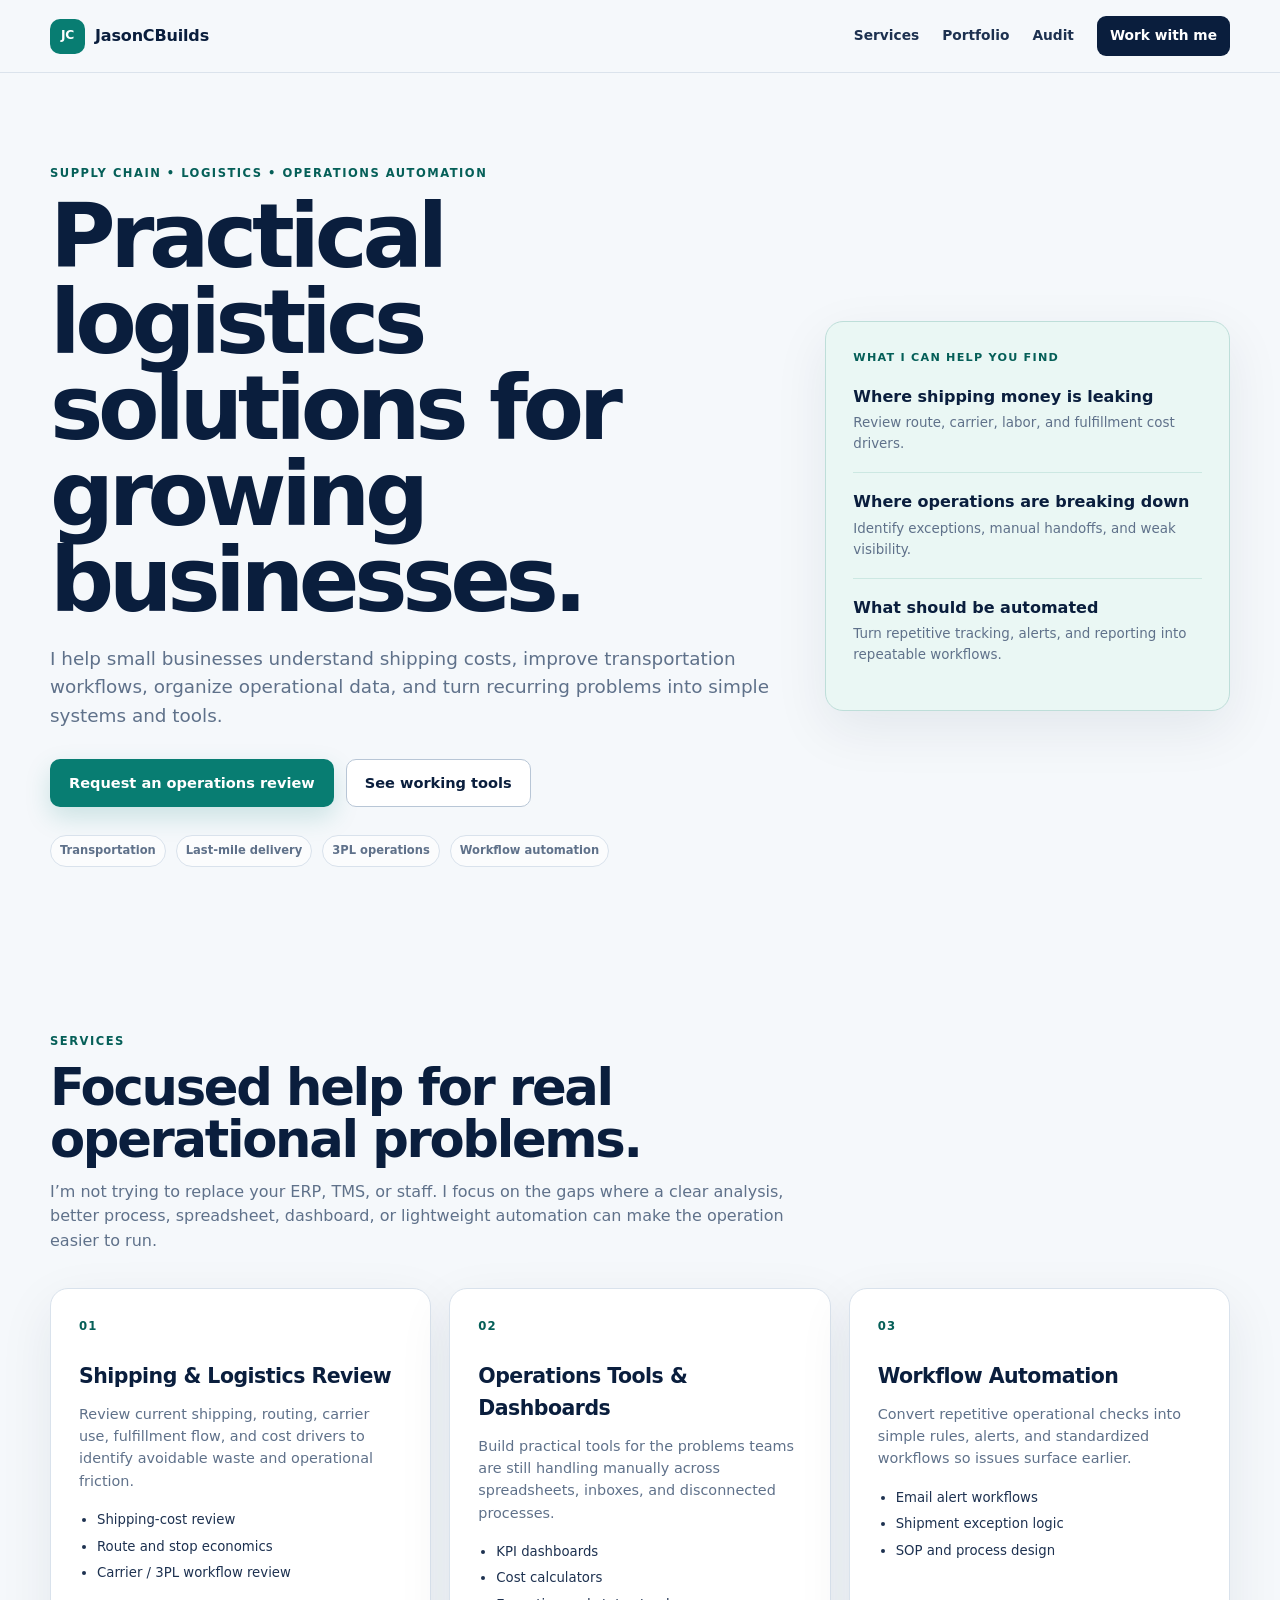
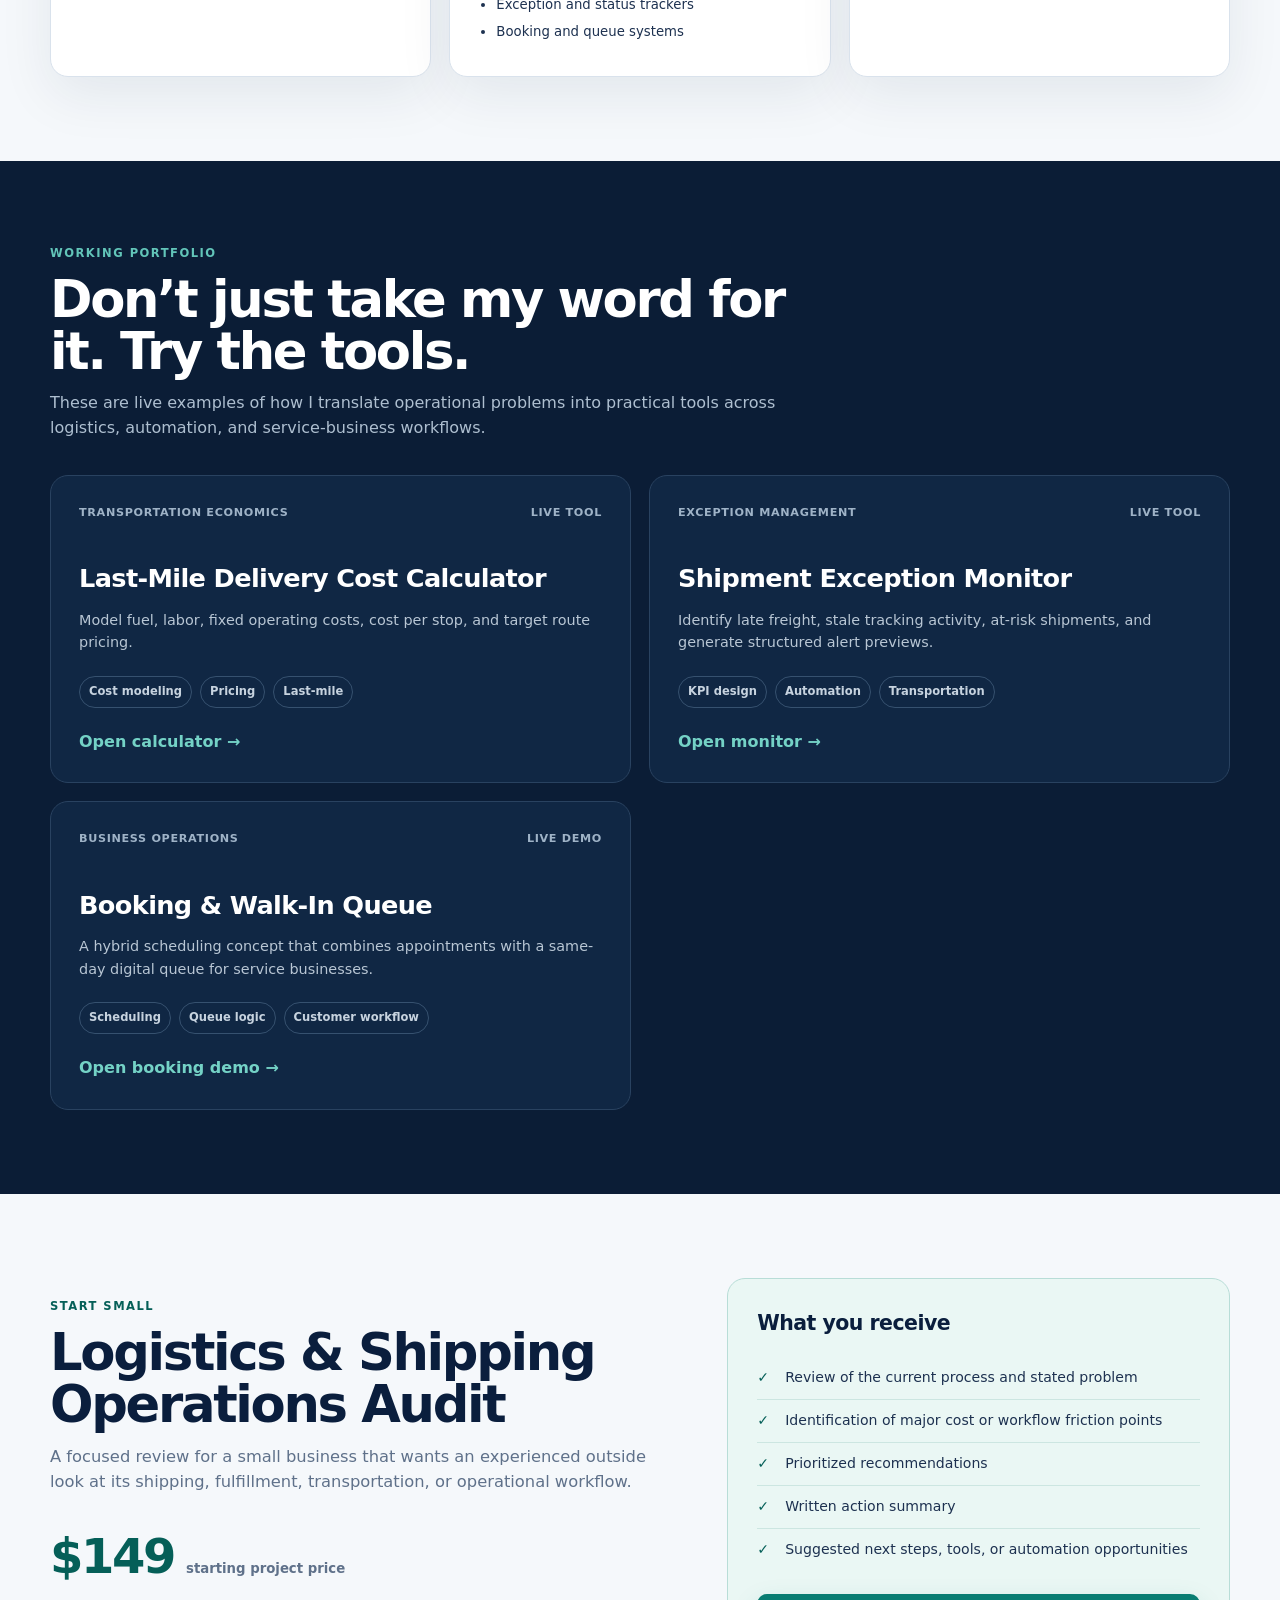
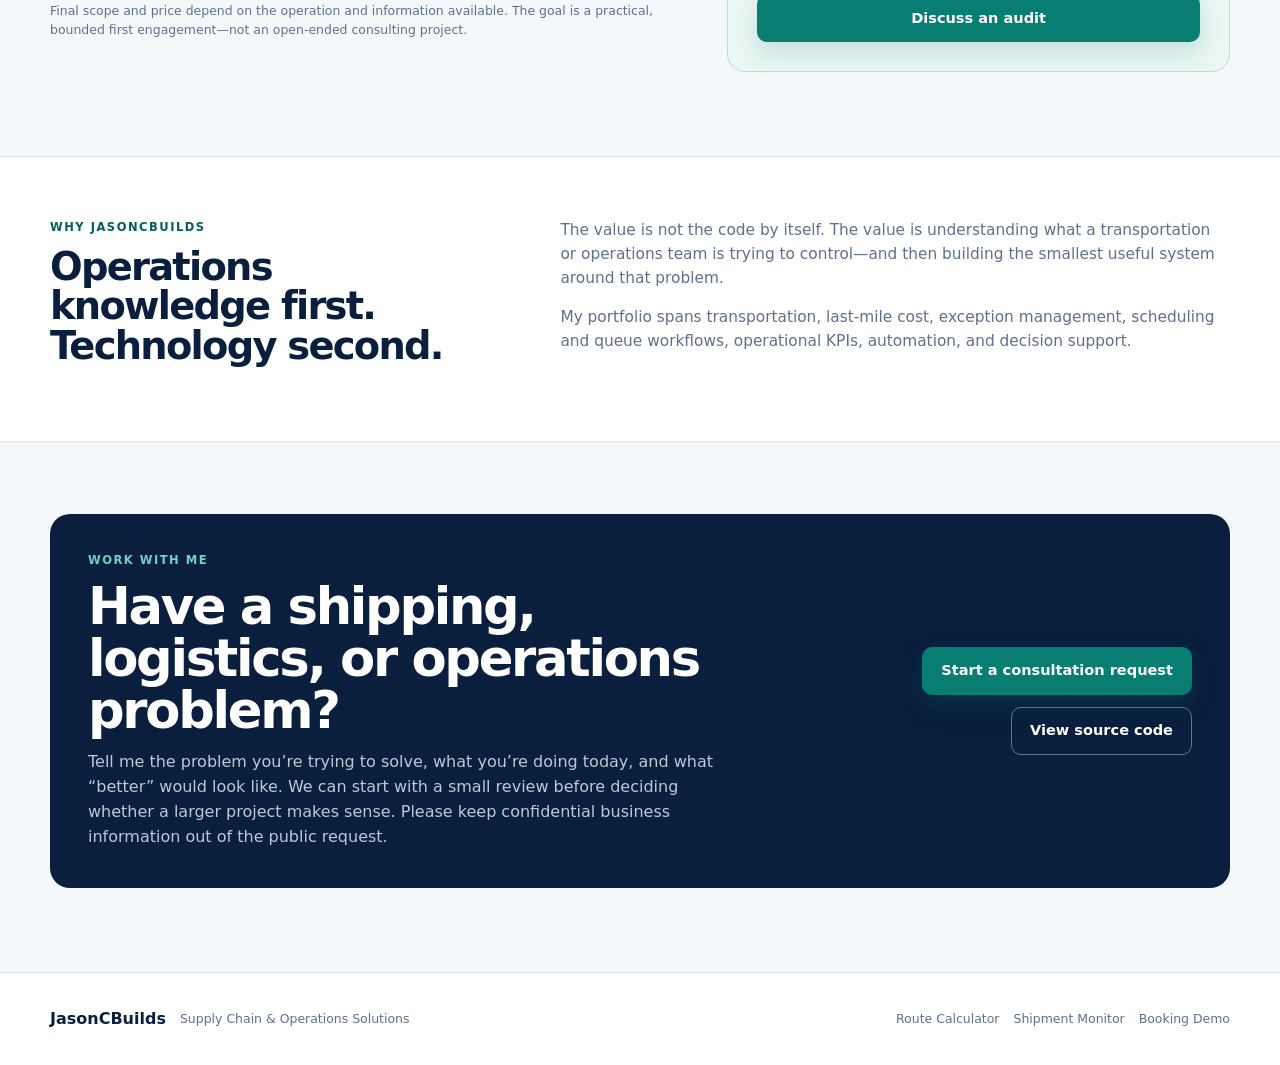
==== commit 7f2a7bb8: "Add booking queue demo to portfolio homepage" ====
--- a/index.html
+++ b/index.html
@@ -78,6 +78,7 @@
             <li>KPI dashboards</li>
             <li>Cost calculators</li>
             <li>Exception and status trackers</li>
+            <li>Booking and queue systems</li>
           </ul>
         </article>
 
@@ -99,7 +100,7 @@
         <div class="section-heading light">
           <p class="eyebrow">WORKING PORTFOLIO</p>
           <h2>Don’t just take my word for it. Try the tools.</h2>
-          <p>These are live examples of how I translate logistics knowledge into practical decision-support tools.</p>
+          <p>These are live examples of how I translate operational problems into practical tools across logistics, automation, and service-business workflows.</p>
         </div>
 
         <div class="project-grid">
@@ -131,6 +132,21 @@
               <span>Transportation</span>
             </div>
             <a class="project-link" href="shipment-exception-monitor/">Open monitor →</a>
+          </article>
+
+          <article class="project-card">
+            <div class="project-meta">
+              <span>Business operations</span>
+              <span>Live demo</span>
+            </div>
+            <h3>Booking & Walk-In Queue</h3>
+            <p>A hybrid scheduling concept that combines appointments with a same-day digital queue for service businesses.</p>
+            <div class="project-skills">
+              <span>Scheduling</span>
+              <span>Queue logic</span>
+              <span>Customer workflow</span>
+            </div>
+            <a class="project-link" href="booking-queue-demo/">Open booking demo →</a>
           </article>
         </div>
       </div>
@@ -171,7 +187,7 @@
         </div>
         <div class="credibility-copy">
           <p>The value is not the code by itself. The value is understanding what a transportation or operations team is trying to control—and then building the smallest useful system around that problem.</p>
-          <p>My portfolio focuses on transportation, last-mile cost, exception management, operational KPIs, workflow automation, and decision support.</p>
+          <p>My portfolio spans transportation, last-mile cost, exception management, scheduling and queue workflows, operational KPIs, automation, and decision support.</p>
         </div>
       </div>
     </section>
@@ -194,7 +210,7 @@
   <footer class="footer">
     <div class="shell footer-wrap">
       <div><strong>JasonCBuilds</strong><span>Supply Chain & Operations Solutions</span></div>
-      <div><a href="route-cost-calculator/">Route Calculator</a><a href="shipment-exception-monitor/">Shipment Monitor</a></div>
+      <div><a href="route-cost-calculator/">Route Calculator</a><a href="shipment-exception-monitor/">Shipment Monitor</a><a href="booking-queue-demo/">Booking Demo</a></div>
     </div>
   </footer>
 </body>
